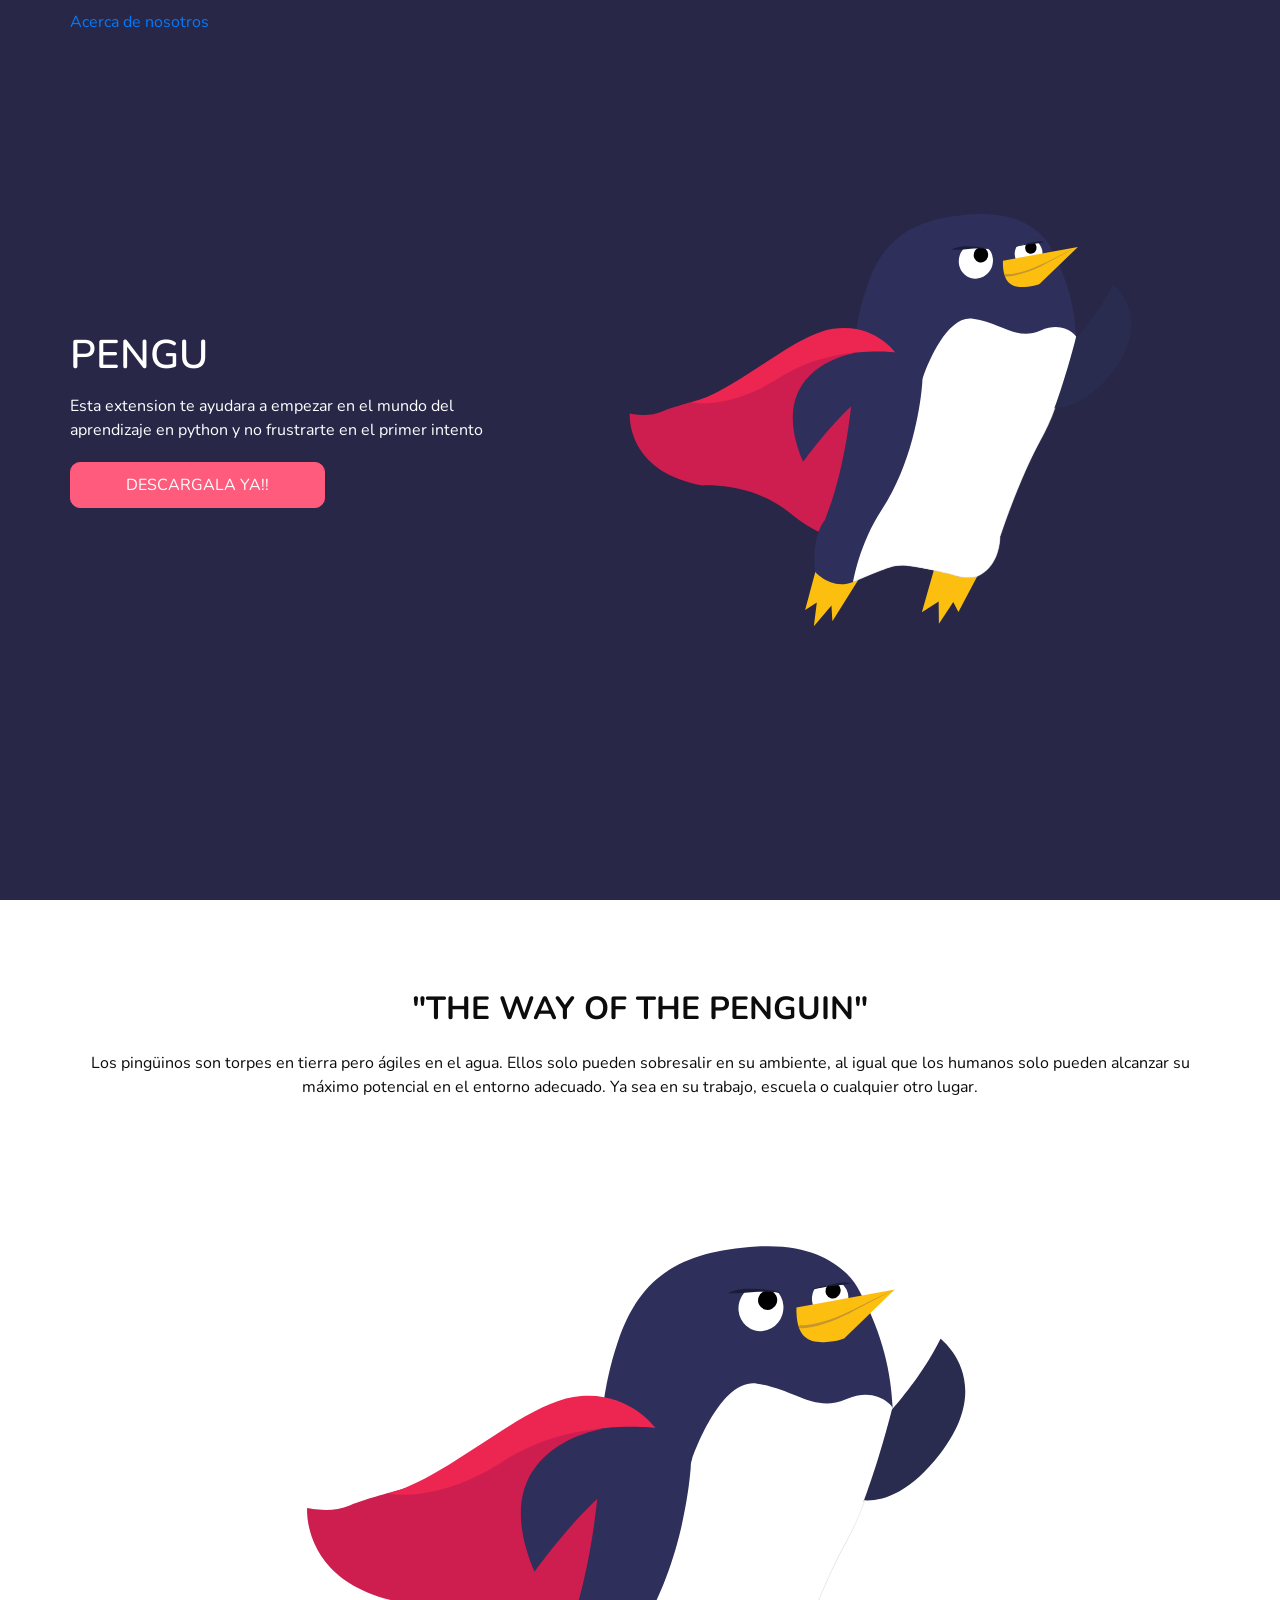
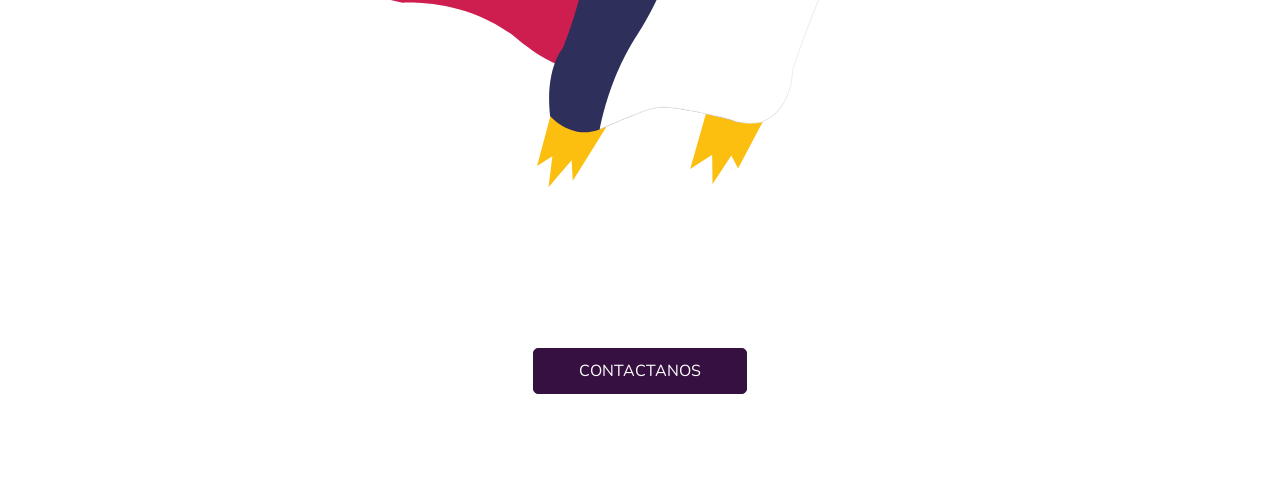
==== archivos/index.html @ b4cf002d "se borraron imagenes innecesarias" ====
<!DOCTYPE html>
<html>

<head>
  <!-- Basic -->
  <meta charset="utf-8" />
  <meta http-equiv="X-UA-Compatible" content="IE=edge" />
  <!-- Mobile Metas -->
  <meta name="viewport" content="width=device-width, initial-scale=1, shrink-to-fit=no" />
  <!-- Site Metas -->
  <title>PENGUIN ACADEMY</title>

  <!-- bootstrap core css -->
  <link rel="stylesheet" type="text/css" href="css/bootstrap.css" />
  <!--owl slider stylesheet -->
  <link rel="stylesheet" type="text/css" href="https://cdnjs.cloudflare.com/ajax/libs/OwlCarousel2/2.3.4/assets/owl.carousel.min.css" />
  <!-- font awesome style -->
  <link href="css/font-awesome.min.css" rel="stylesheet" />

  <!-- Custom styles for this template -->
  <link href="css/style.css" rel="stylesheet" />
  <!-- responsive style -->
  <link href="css/responsive.css" rel="stylesheet" />
</head>

<body>
  <div class="hero_area">
    <!-- header section strats -->
    <header class="header_section">
      <div class="container">
        <nav class="navbar navbar-expand-lg custom_nav-container ">
          <a class="acercade"href="https://penguin.academy/dl//s/d8fc49">Acerca de nosotros</a>

          <button class="navbar-toggler" type="button" data-toggle="collapse" data-target="#navbarSupportedContent" aria-controls="navbarSupportedContent" aria-expanded="false" aria-label="Toggle navigation">
            <span class=""> </span>
          </button>

    </header>
    <!-- end header section -->
    <!-- slider section -->
    <section class="slider_section ">
      <div id="customCarousel1" class="carousel slide" data-ride="carousel">
        <div class="carousel-inner">
          <div class="carousel-item active">
            <div class="container ">
              <div class="row">
                <div class="col-md-6 col-lg-5">
                  <div class="detail-box">
                    <h1>
                      PENGU
                    </h1>
                    <p>
                      Esta extension te ayudara a empezar en el mundo del aprendizaje en python y no frustrarte en el primer intento
                    </p>
                    <div class="btn-box">
                      <a href="" class="btn1">
                      Descargala ya!!
                
                      </a>
                    </div>
                  </div>
                </div>
                <div class="col-md-6 col-lg-7">
                  <div class="img-box">
                    <img src="images/pingu-superman.svg" alt="pengu superman">
                  </div>
                </div>
              </div>
            </div>
          </div>
          <div class="carousel-item">
            <div class="container ">
              <div class="row">
                <div class="col-md-6 col-lg-5">
                  <div class="detail-box">
                    <h1>
                      PENGU
                    </h1>
                  
                    <div class="btn-box">
                      <a href="" class="btn1">
                        Buy Now
                      </a>
                    </div>
                  </div>
                </div>
                <div class="col-md-6 col-lg-7">
                  <div class="img-box">
                    <img src="images/pingu-superman.svg" alt="">
              
                  
                    <div class="btn-box">
                      <a href="" class="btn1">
                        Buy Now
                      </a>
                    </div>
                  </div>
                </div>
                <div class="col-md-6 col-lg-7">
                  <div class="img-box">
                    <img src="images/slider-img.png" alt="">
                  </div>
                </div>
              </div>
            </div>
          </div>
        
      </div>
    </section>
    <!-- end slider section -->
  </div>

  <!-- about section -->

  <section class="about_section layout_padding">
    <div class="container">
      <div class="detail-box">
        <div class="heading_container heading_center">
          <h2>
            "The Way of the Penguin"
          </h2>
        </div>
        <p>
          Los pingüinos son torpes en tierra pero ágiles en el agua. Ellos solo pueden sobresalir en su ambiente, al igual que los humanos solo pueden alcanzar su máximo potencial en el entorno adecuado. Ya sea en su trabajo, escuela o cualquier otro lugar.
        </p>
      </div>
      <div class="col-md-9 mx-auto px-0">
        <div class="img-box">
          <img src="images/pingu-superman.svg" alt="">
        </div>
        <div class="btn-box">
          <a href="https://penguin.academy/dl/Contacto/s/63ace4">
            Contactanos
          </a>
        </div>
      </div>
    </div>
  </section>

 
</body>

</html>
---- archivos/css/style.css ----
@import url("https://fonts.googleapis.com/css2?family=Nunito:wght@400;600;700&display=swap");
body {
  font-family: 'Nunito', sans-serif;
  color: #0c0c0c;
  background-color: #ffffff;
  overflow-x: hidden;
}

.layout_padding {
  padding: 90px 0;
}

.layout_padding2 {
  padding: 75px 0;
}

.layout_padding2-top {
  padding-top: 75px;
}

.layout_padding2-bottom {
  padding-bottom: 75px;
}

.layout_padding-top {
  padding-top: 90px;
}

.layout_padding-bottom {
  padding-bottom: 90px;
}

.heading_container {
  display: -webkit-box;
  display: -ms-flexbox;
  display: flex;
  -webkit-box-orient: vertical;
  -webkit-box-direction: normal;
      -ms-flex-direction: column;
          flex-direction: column;
  -webkit-box-align: start;
      -ms-flex-align: start;
          align-items: flex-start;
}

.heading_container h2 {
  position: relative;
  font-weight: bold;
  display: -webkit-box;
  display: -ms-flexbox;
  display: flex;
  -webkit-box-align: center;
      -ms-flex-align: center;
          align-items: center;
  text-transform: uppercase;
}

.heading_container.heading_center {
  -webkit-box-align: center;
      -ms-flex-align: center;
          align-items: center;
  text-align: center;
}

a,
a:hover,
a:focus {
  text-decoration: none;
}

a:hover,
a:focus {
  color: initial;
}

.btn,
.btn:focus {
  outline: none !important;
  -webkit-box-shadow: none;
          box-shadow: none;
}

/*header section*/
.hero_area {
  position: relative;
  min-height: 100vh;
  display: -webkit-box;
  display: -ms-flexbox;
  display: flex;
  -webkit-box-orient: vertical;
  -webkit-box-direction: normal;
      -ms-flex-direction: column;
          flex-direction: column;
  background:#282748;
}

.sub_page .hero_area {
  min-height: auto;
  background:#282748;
}
.header_section {
  
  padding: 10px 0;
}

.navbar-brand {
  color: #ffffff;
  font-weight: bold;
  font-size: 24px;
  text-transform: uppercase;
}

.navbar-brand:hover {
  color: #ffffff;
}

.custom_nav-container {
  padding: 0;
}

.custom_nav-container .navbar-nav {
  margin-left: auto;
}

.custom_nav-container .navbar-nav .nav-item .nav-link {
  padding: 10px 25px;
  color: #ffffff;
  text-align: center;
  text-transform: uppercase;
  border-radius: 5px;
  font-size: 15px;
  -webkit-transition: all .3s;
  transition: all .3s;
}

.custom_nav-container .navbar-nav .nav-item .nav-link i {
  margin-right: 5px;
}

.custom_nav-container .navbar-nav .nav-item .nav-link svg {
  width: 20px;
  height: auto;
  fill: #ffffff;
}

.custom_nav-container .navbar-nav .nav-item:hover .nav-link {
  color: #ff5b7d;
}

.custom_nav-container .navbar-nav .nav-item:hover .nav-link svg {
  fill: #ff5b7d;
}

.custom_nav-container .nav_search-btn {
  width: 35px;
  height: 35px;
  padding: 0;
  border: none;
  color: #ffffff;
}

.custom_nav-container .nav_search-btn:hover {
  color: #ff5b7d;
}

.custom_nav-container .navbar-toggler {
  outline: none;
}

.custom_nav-container .navbar-toggler {
  padding: 0;
  width: 37px;
  height: 42px;
  -webkit-transition: all .3s;
  transition: all .3s;
}

.custom_nav-container .navbar-toggler span {
  display: block;
  width: 35px;
  height: 4px;
  background-color: #ffffff;
  margin: 7px 0;
  -webkit-transition: all 0.3s;
  transition: all 0.3s;
  position: relative;
  border-radius: 5px;
  -webkit-transition: all .3s;
  transition: all .3s;
}

.custom_nav-container .navbar-toggler span::before, .custom_nav-container .navbar-toggler span::after {
  content: "";
  position: absolute;
  left: 0;
  height: 100%;
  width: 100%;
  background-color: #ffffff;
  top: -10px;
  border-radius: 5px;
  -webkit-transition: all .3s;
  transition: all .3s;
}

.custom_nav-container .navbar-toggler span::after {
  top: 10px;
}

.custom_nav-container .navbar-toggler[aria-expanded="true"] {
  -webkit-transform: rotate(360deg);
          transform: rotate(360deg);
}

.custom_nav-container .navbar-toggler[aria-expanded="true"] span {
  -webkit-transform: rotate(45deg);
          transform: rotate(45deg);
}

.custom_nav-container .navbar-toggler[aria-expanded="true"] span::before, .custom_nav-container .navbar-toggler[aria-expanded="true"] span::after {
  -webkit-transform: rotate(90deg);
          transform: rotate(90deg);
  top: 0;
}

.custom_nav-container .navbar-toggler[aria-expanded="true"] .s-1 {
  -webkit-transform: rotate(45deg);
          transform: rotate(45deg);
  margin: 0;
  margin-bottom: -4px;
}

.custom_nav-container .navbar-toggler[aria-expanded="true"] .s-2 {
  display: none;
}

.custom_nav-container .navbar-toggler[aria-expanded="true"] .s-3 {
  -webkit-transform: rotate(-45deg);
          transform: rotate(-45deg);
  margin: 0;
  margin-top: -4px;
}

.custom_nav-container .navbar-toggler[aria-expanded="false"] .s-1,
.custom_nav-container .navbar-toggler[aria-expanded="false"] .s-2,
.custom_nav-container .navbar-toggler[aria-expanded="false"] .s-3 {
  -webkit-transform: none;
          transform: none;
}

/*end header section*/
/* slider section */
.slider_section {
  -webkit-box-flex: 1;
      -ms-flex: 1;
          flex: 1;
  display: -webkit-box;
  display: -ms-flexbox;
  display: flex;
  -webkit-box-align: center;
      -ms-flex-align: center;
          align-items: center;
  padding: 15px 0 120px 0;
}

.slider_section .row {
  -webkit-box-align: center;
      -ms-flex-align: center;
          align-items: center;
}

.slider_section #customCarousel1 {
  width: 100%;
  position: unset;
}

.slider_section .detail-box {
  color: #ffffff;
}

.slider_section .detail-box h1 {
  font-weight: 600;
  text-transform: uppercase;
  margin-bottom: 15px;
}

.slider_section .detail-box .btn-box {
  display: -webkit-box;
  display: -ms-flexbox;
  display: flex;
  margin-top: 20px;
  -ms-flex-wrap: wrap;
      flex-wrap: wrap;
}

.slider_section .detail-box .btn-box a {
  display: inline-block;
  padding: 10px 55px;
  background-color: #ff5b7d;
  color: #ffffff;
  border-radius: 10px;
  -webkit-transition: all .3s;
  transition: all .3s;
  border: 1px solid #ff5b7d;
  text-transform: uppercase;
}

.slider_section .detail-box .btn-box a:hover {
  background-color: transparent;
  color: #ff5b7d;
}

.slider_section .img-box img {
  width: 100%;
}

.slider_section .carousel_btn-box {
  display: -webkit-box;
  display: -ms-flexbox;
  display: flex;
  -webkit-box-pack: start;
      -ms-flex-pack: start;
          justify-content: flex-start;
  -webkit-box-align: center;
      -ms-flex-align: center;
          align-items: center;
  margin-top: -75px;
}

.slider_section .carousel_btn-box a {
  position: unset;
  width: 45px;
  height: 45px;
  opacity: 1;
  color: #ffffff;
  font-size: 16px;
  -webkit-transition: all .2s;
  transition: all .2s;
  border-radius: 100%;
  background: #02ccc0;
  margin-right: 5px;
}

.slider_section .carousel_btn-box .carousel-control-prev {
  left: 25px;
}

.slider_section .carousel_btn-box .carousel-control-next {
  right: 25px;
}

.about_section {
  text-align: center;
}

.about_section .img-box {
  margin: 45px 0;
}

.about_section .img-box img {
  width: 100%;
}

.about_section .detail-box p {
  margin-top: 15px;
}

.about_section a {
  display: inline-block;
  padding: 10px 45px;
  background-color: #361040;
  color: #ffffff;
  border-radius: 5px;
  -webkit-transition: all .3s;
  transition: all .3s;
  border: 1px solid #361040;
  text-transform: uppercase;
  margin-top: 15px;
}

.about_section a:hover {
  background-color: transparent;
  color: #361040;
}

.fruits_section {
  position: relative;
  background: #361040;
  color: #ffffff;
}

.fruits_section .heading_container {
  margin-bottom: 35px;
}

.fruits_section .box {
  text-align: center;
  border-radius: 5px;
}

.fruits_section .box .img-box {
  display: -webkit-box;
  display: -ms-flexbox;
  display: flex;
  -webkit-box-pack: center;
      -ms-flex-pack: center;
          justify-content: center;
  -webkit-box-align: center;
      -ms-flex-align: center;
          align-items: center;
  background: #daedf7;
  border-radius: 15px;
  height: 275px;
  padding: 45px 25px;
}

.fruits_section .box .img-box img {
  width: auto;
  height: auto;
  max-width: 100%;
  max-height: 100%;
}

.fruits_section .box .detail-box {
  padding: 15px;
}

.fruits_section .box .detail-box h4 {
  font-weight: 600;
}

.fruits_section .box .detail-box .new_price {
  font-weight: 600;
  font-size: 1.5em;
  color: #02ccc0;
}

.fruits_section .box .detail-box .old_price {
  text-decoration: line-through;
  color: #cccccc;
}

.fruits_section .box .detail-box p {
  font-size: 15px;
  margin-bottom: 20px;
}

.fruits_section .box .detail-box a {
  display: inline-block;
  padding: 5px 25px;
  background-color: #ffffff;
  color: #361040;
  border-radius: 5px;
  -webkit-transition: all .3s;
  transition: all .3s;
  border: 1px solid #ffffff;
  text-transform: uppercase;
}

.fruits_section .box .detail-box a:hover {
  background-color: transparent;
  color: #ffffff;
}

.fruits_section .btn-box {
  display: -webkit-box;
  display: -ms-flexbox;
  display: flex;
  -webkit-box-pack: center;
      -ms-flex-pack: center;
          justify-content: center;
  margin-top: 45px;
}

.fruits_section .btn-box a {
  display: inline-block;
  padding: 10px 45px;
  background-color: #ff5b7d;
  color: #ffffff;
  border-radius: 10px;
  -webkit-transition: all .3s;
  transition: all .3s;
  border: 1px solid #ff5b7d;
  text-transform: uppercase;
}

.fruits_section .btn-box a:hover {
  background-color: transparent;
  color: #ff5b7d;
}

.fruits_section .owl-carousel {
  position: unset;
}

.fruits_section .owl-carousel .owl-nav {
  display: -webkit-box;
  display: -ms-flexbox;
  display: flex;
  -webkit-box-orient: vertical;
  -webkit-box-direction: normal;
      -ms-flex-direction: column;
          flex-direction: column;
}

.fruits_section .owl-carousel .owl-nav button.owl-next,
.fruits_section .owl-carousel .owl-nav button.owl-prev {
  position: absolute;
  top: 50%;
  width: 55px;
  height: 40px;
  margin: 3px 0;
  border-radius: 5px;
  outline: none;
  background-size: 15px;
  background-position: center;
  background-repeat: no-repeat;
  background-color: #ff5b7d;
  color: #ffffff;
  font-size: 20px;
}

.fruits_section .owl-carousel .owl-nav button.owl-next:hover,
.fruits_section .owl-carousel .owl-nav button.owl-prev:hover {
  background-color: #ffffff;
  color: #361040;
}

.fruits_section .owl-carousel .owl-nav button.owl-prev {
  left: 15px;
}

.fruits_section .owl-carousel .owl-nav button.owl-next {
  right: 15px;
}

.fruits_section .owl-carousel .owl-dots {
  display: none;
}

.blog_section .box {
  margin-top: 55px;
  -webkit-box-shadow: 0 0 5px 0 rgba(0, 0, 0, 0.15);
          box-shadow: 0 0 5px 0 rgba(0, 0, 0, 0.15);
}

.blog_section .box .img-box {
  position: relative;
}

.blog_section .box .img-box .blog_date {
  position: absolute;
  top: 15px;
  right: 15px;
  padding: 10px 15px;
  font-size: 16px;
  background-color: rgba(54, 16, 64, 0.85);
  margin: 0;
  display: -webkit-box;
  display: -ms-flexbox;
  display: flex;
  -webkit-box-pack: center;
      -ms-flex-pack: center;
          justify-content: center;
  -webkit-box-align: center;
      -ms-flex-align: center;
          align-items: center;
  text-align: center;
  border: 3px solid #ffffff;
  color: #ffffff;
  border-radius: 5px;
}

.blog_section .box .img-box img {
  width: 100%;
}

.blog_section .box .detail-box {
  padding: 25px;
  background: #ffffff;
}

.blog_section .box .detail-box h5 {
  font-size: 20px;
  font-weight: 600;
}

.blog_section .box .detail-box a {
  color: #361040;
}

.client_section .box {
  display: -webkit-box;
  display: -ms-flexbox;
  display: flex;
  -webkit-box-orient: vertical;
  -webkit-box-direction: normal;
      -ms-flex-direction: column;
          flex-direction: column;
  -webkit-box-align: center;
      -ms-flex-align: center;
          align-items: center;
  text-align: center;
  background-color: #ffffff;
  padding: 45px 15px;
}

.client_section .box .img-box {
  width: 150px;
}

.client_section .box .img-box img {
  width: 100%;
  border-radius: 100%;
  -webkit-filter: drop-shadow(5px 5px 0 rgba(54, 16, 64, 0.7));
          filter: drop-shadow(5px 5px 0 rgba(54, 16, 64, 0.7));
}

.client_section .box .detail-box {
  margin-top: 35px;
}

.client_section .box .detail-box h5 {
  text-transform: uppercase;
  color: #361040;
}

.client_section .box .detail-box p {
  margin-top: 20px;
}

.client_section .carousel_btn-container {
  display: -webkit-box;
  display: -ms-flexbox;
  display: flex;
  -webkit-box-pack: center;
      -ms-flex-pack: center;
          justify-content: center;
  padding: 25px 0;
  margin: 0 -1.5px;
  background: #361040;
}

.client_section #customCarousel2 {
  border: 1px solid #361040;
  margin-top: 45px;
}

.client_section .carousel-control-prev,
.client_section .carousel-control-next {
  position: unset;
  width: 45px;
  height: 45px;
  border: none;
  opacity: 1;
  background-repeat: no-repeat;
  background-size: 10px;
  background-position: center;
  background-color: #ffffff;
  background-position: center;
  border-radius: 100%;
  margin: 0 2.5px;
  color: #361040;
}

.client_section .carousel-control-prev:hover,
.client_section .carousel-control-next:hover {
  background-color: #ff5b7d;
  color: #ffffff;
}

/* info section */
.info_section {
  position: relative;
  background-color: #361040;
  color: #ffffff;
  padding: 60px 0 25px 0;
}

.info_section .social_container {
  -webkit-box-pack: center;
      -ms-flex-pack: center;
          justify-content: center;
  margin-top: 25px;
  margin-bottom: 30px;
}

.info_section .social_container .social_box {
  display: -webkit-box;
  display: -ms-flexbox;
  display: flex;
}

.info_section .social_container .social_box a {
  margin-right: 10px;
  color: #ffffff;
  font-size: 24px;
}

.info_section .info_form form input {
  outline: none;
  width: 100%;
  padding: 8px 10px;
  border: none;
}

.info_section .info_form form button {
  padding: 8px 35px;
  outline: none;
  border: none;
  color: #ffffff;
  background: #ff5b7d;
  margin-top: 15px;
  text-transform: uppercase;
  border-radius: 5px;
}

.info_section .row > div {
  margin-top: 25px;
}

.info_section a {
  text-transform: none;
}

.info_section h6 {
  font-weight: bold;
  text-transform: uppercase;
  font-size: 18px;
  margin-bottom: 25px;
}

.info_section .info_link-box a {
  display: -webkit-box;
  display: -ms-flexbox;
  display: flex;
  -webkit-box-align: center;
      -ms-flex-align: center;
          align-items: center;
  margin: 15px 0;
  color: #ffffff;
}

.info_section .info_link-box a:hover {
  color: #02ccc0;
}

.info_section .info_link-box a i {
  color: #ffffff;
  margin-right: 5px;
  font-size: 18px;
}

/* end info section */
/* footer section*/
.footer_section p {
  padding: 20px 0;
  margin: 0 auto;
  text-align: center;
  border-top: 1.5px solid #eeeeee;
  width: 80%;
}

.footer_section p a {
  color: inherit;
}

/* end footer section*/
/*# sourceMappingURL=style.css.map */
---- archivos/css/responsive.css ----
@media (max-width: 1300px) {}

@media (max-width: 1120px) {
  .slider_section .carousel_btn-box {
    margin-top: 0;
  }
}

@media (max-width: 992px) {
  .hero_area {
    min-height: auto;
  }

  .custom_nav-container .navbar-nav {
    padding-top: 15px;
  }

  .custom_nav-container .navbar-nav .nav-item .nav-link {
    padding: 5px 25px;
    margin: 5px 0;
  }

  .slider_section {
    padding-top: 45px;
  }

  .slider_section .detail-box h1 {
    font-size: 2.5rem;
  }

  .slider_section .carousel_btn-box {
    margin-top: 45px;
  }
}

@media (max-width: 767px) {

  .slider_section .detail-box {
    margin-bottom: 45px;
  }

  .about_section .img-box {
    margin-bottom: 45px;
  }

  .contact_section .form_container {
    margin-bottom: 45px;
  }


}

@media (max-width: 576px) {
  .fruits_section .owl-carousel .owl-nav {
    flex-direction: row;
    justify-content: center;
    margin-top: 30px;
  }

  .fruits_section .owl-carousel .owl-nav button.owl-next,
  .fruits_section .owl-carousel .owl-nav button.owl-prev {
    position: unset;
    margin: 0 5px;
  }
}

@media (max-width: 480px) {}

@media (max-width: 420px) {
  .heading_container h2 {
    font-size: 28px;
  }

}

@media (max-width: 376px) {}

@media (min-width: 1200px) {
  .container {
    max-width: 1170px;
  }
}
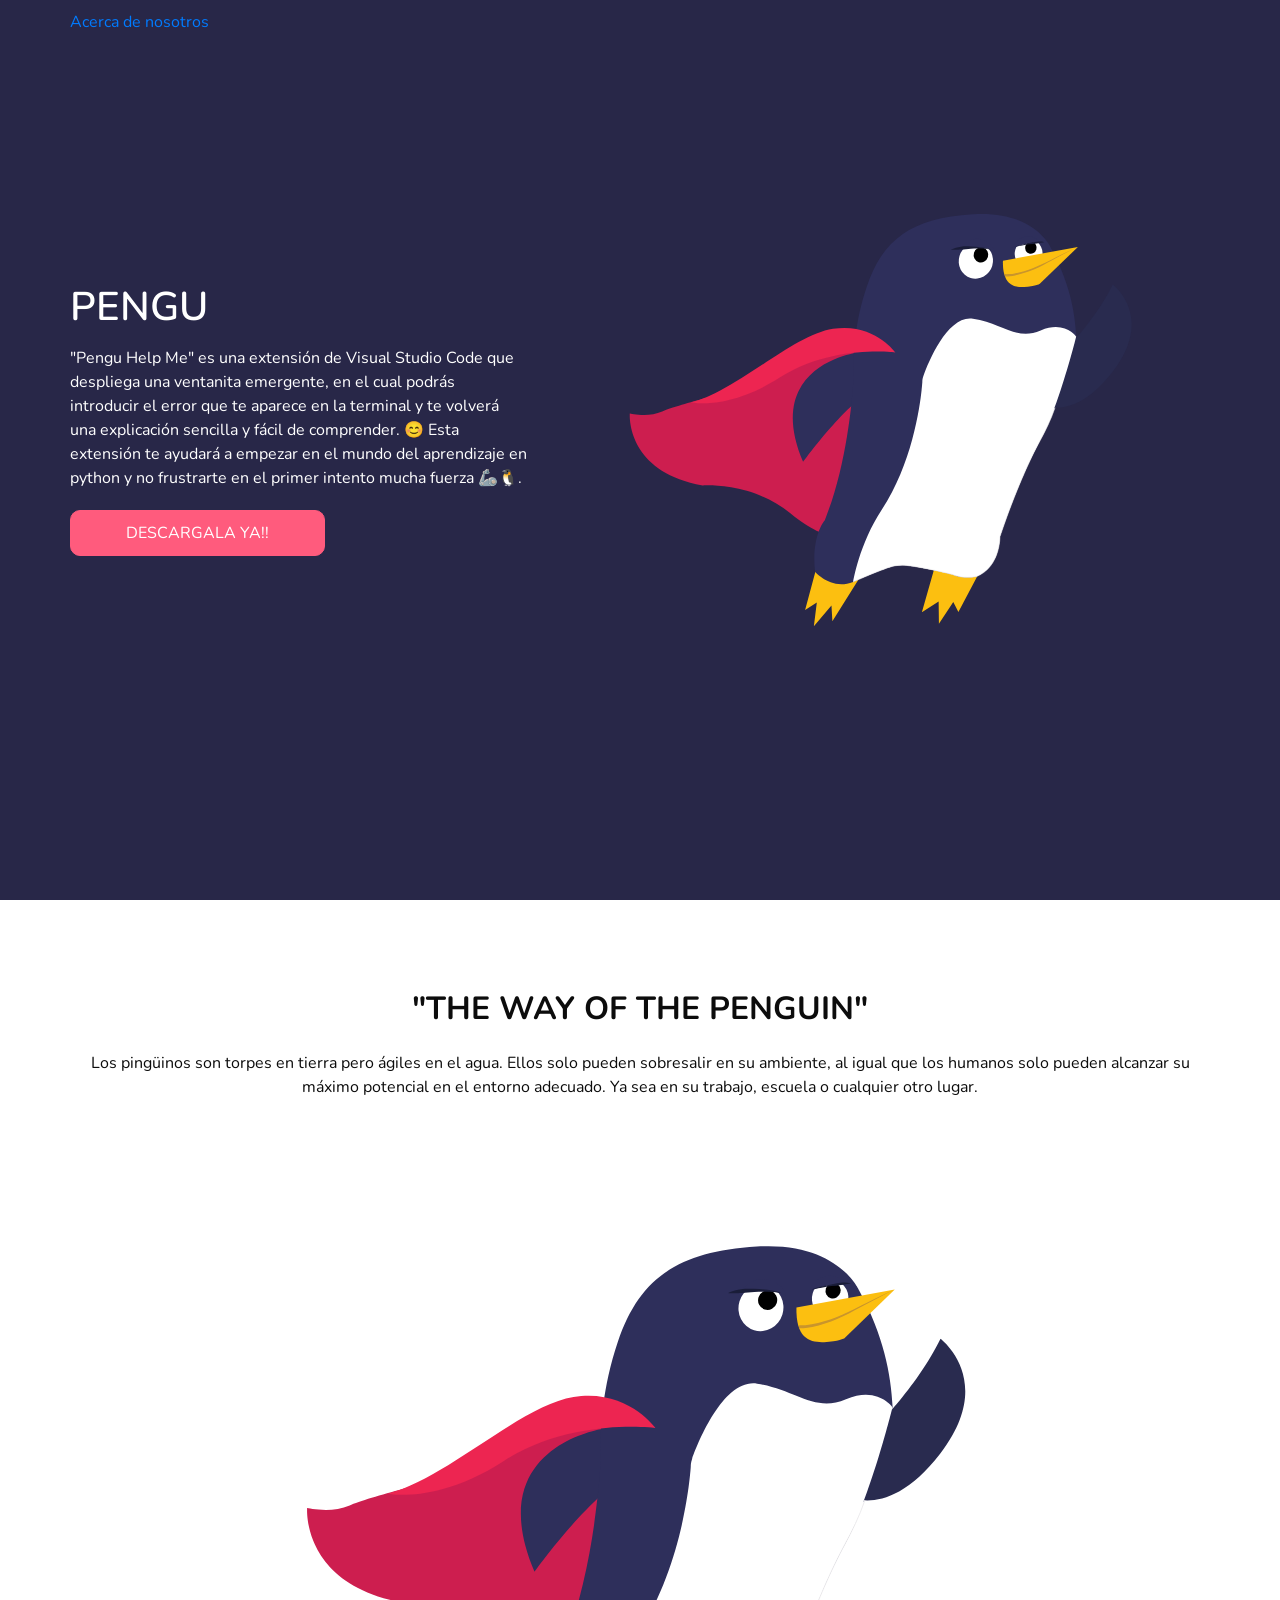
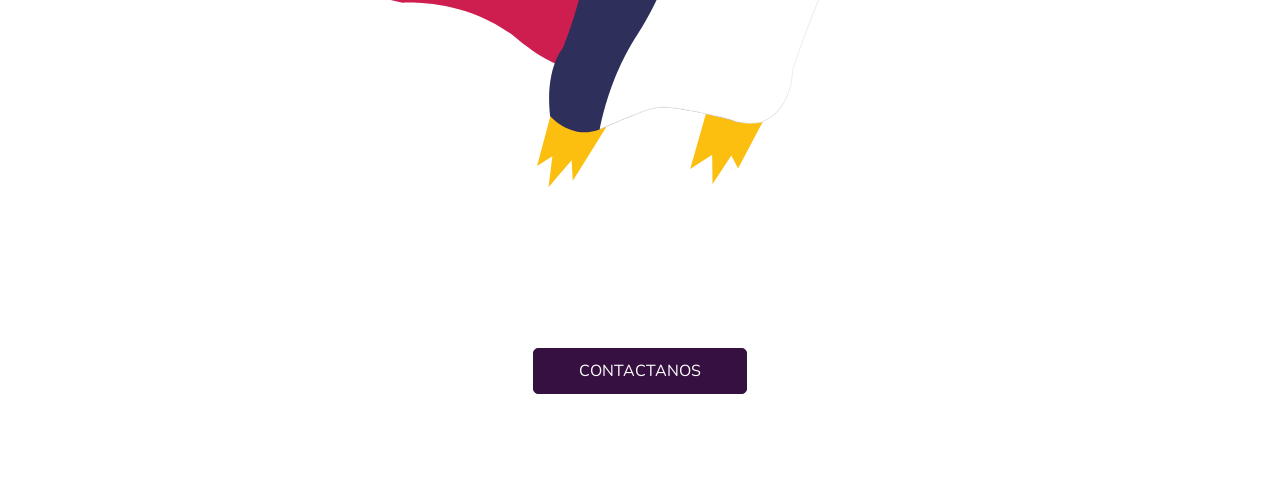
==== commit f35eeccb: "firs commit" ====
--- a/archivos/index.html
+++ b/archivos/index.html
@@ -50,10 +50,10 @@
                       PENGU
                     </h1>
                     <p>
-                      Esta extension te ayudara a empezar en el mundo del aprendizaje en python y no frustrarte en el primer intento
+                      "Pengu Help Me" es una extensión de Visual Studio Code que despliega una ventanita emergente, en el cual podrás introducir el error que te aparece en la terminal y te volverá una explicación sencilla y fácil de comprender. 😊 Esta extensión te ayudará a empezar en el mundo del aprendizaje en python y no frustrarte en el primer intento mucha fuerza 🦾🐧.
                     </p>
                     <div class="btn-box">
-                      <a href="" class="btn1">
+                      <a href="https://marketplace.visualstudio.com/items?itemName=jorgemartincacereslopez.penguin-troubleshooting&ssr=false#review-details" class="btn1">
                       Descargala ya!!
                 
                       </a>
